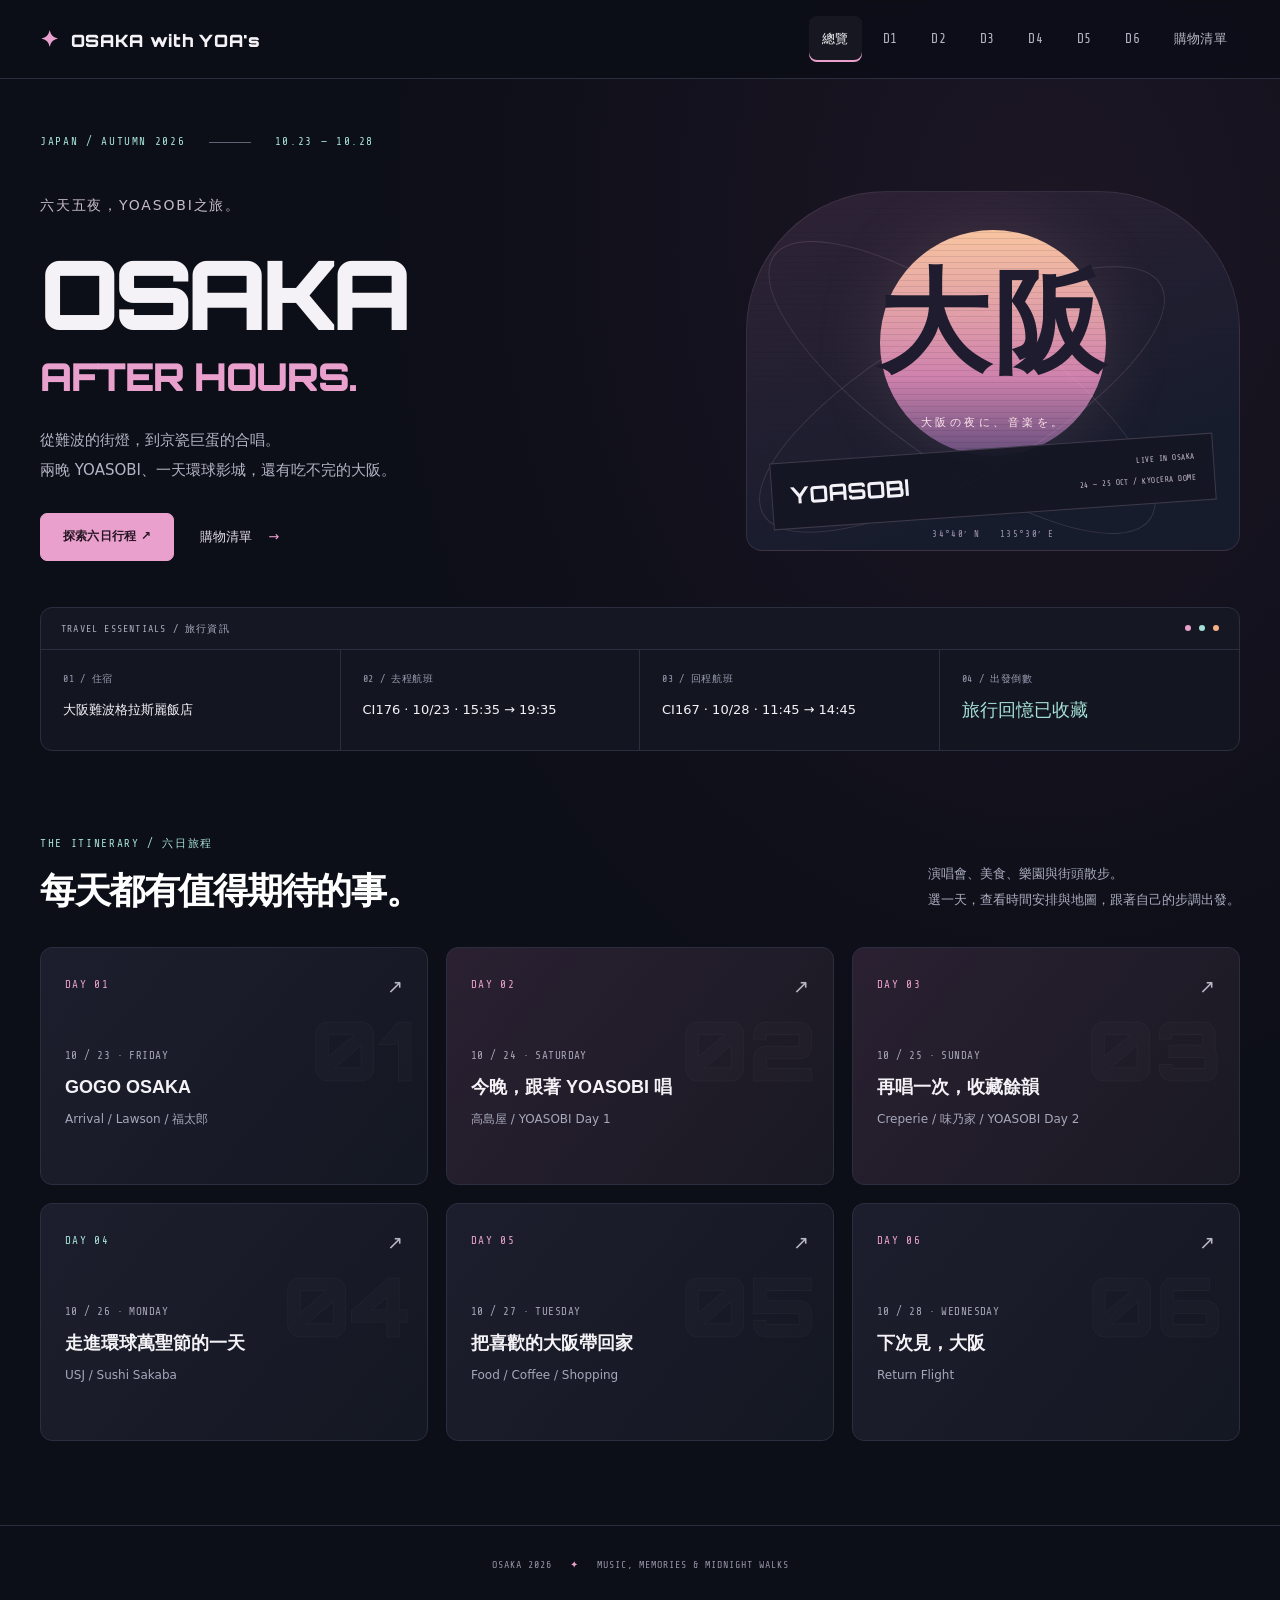
==== index.html @ 96be24d6 "Add Osaka travel site with refined responsive design" ====
<!doctype html>
<html lang="zh-Hant">
<head>
<meta charset="utf-8"><meta name="viewport" content="width=device-width, initial-scale=1">
<meta name="theme-color" content="#090014">
<title>OSAKA 2026 // YOASOBI OUTRUN</title>
<link rel="preconnect" href="https://fonts.googleapis.com">
<link rel="preconnect" href="https://fonts.gstatic.com" crossorigin>
<link href="https://fonts.googleapis.com/css2?family=Orbitron:wght@400;500;700;900&family=Share+Tech+Mono&display=swap" rel="stylesheet">
<link rel="stylesheet" href="./assets/css/styles.css">
</head><body><div class="sun"></div><div class="grid-floor"></div><div class="scanlines"></div>
<a class="skip-link" href="#main-content">跳至主要內容</a><header class="site-header">
  <div class="wrap nav">
    <a class="brand" href="./index.html">OSAKA with YOA's</a>
    <nav class="navlinks" aria-label="主要導覽">
      <a href="./index.html">總覽</a>
      <a href="./days/day1.html">D1</a>
      <a href="./days/day2.html">D2</a>
      <a href="./days/day3.html">D3</a>
      <a href="./days/day4.html">D4</a>
      <a href="./days/day5.html">D5</a>
      <a href="./days/day6.html">D6</a>
      <a href="./shopping.html">購物清單</a>
    </nav>
  </div>
</header>
<main id="main-content">
<section class="hero">
  <div class="wrap">
    <div class="kicker">JAPAN / AUTUMN 2026 <span class="season-line"></span> 10.23 — 10.28</div>
    <div class="hero-layout"><div class="hero-copy"><p class="hero-eyebrow">六天五夜，YOASOBI之旅。</p><h1>OSAKA<span>AFTER HOURS.</span></h1><p class="hero-description">從難波的街燈，到京瓷巨蛋的合唱。<br>兩晚 YOASOBI、一天環球影城，還有吃不完的大阪。</p><div class="hero-actions"><a class="btn primary" href="#itinerary"><span>探索六日行程 ↗</span></a><a class="text-link" href="./shopping.html">購物清單 <span>→</span></a></div></div><div class="travel-art" aria-hidden="true"><div class="orbit orbit-one"></div><div class="orbit orbit-two"></div><div class="art-sun"></div><div class="art-word">大阪</div><div class="art-caption">大阪の夜に、音楽を。</div><div class="art-ticket"><span>LIVE IN OSAKA</span><strong>YOASOBI</strong><span>24 — 25 OCT / KYOCERA DOME</span></div><div class="art-coordinate">34°40′ N &nbsp; 135°30′ E</div></div></div>

    <div class="system-panel reveal">
      <div class="window-bar"><span>TRAVEL ESSENTIALS / 旅行資訊</span><div class="dots"><i class="dot m"></i><i class="dot c"></i><i class="dot o"></i></div></div>
      <div class="meta-grid">
        <div class="meta"><small>01 / 住宿</small><strong>大阪難波格拉斯麗飯店</strong></div>
        <div class="meta"><small>02 / 去程航班</small><strong>CI176 · 10/23 · 15:35 → 19:35</strong></div>
        <div class="meta"><small>03 / 回程航班</small><strong>CI167 · 10/28 · 11:45 → 14:45</strong></div>
        <div class="meta"><small>04 / 出發倒數</small><strong data-trip-status>OSAKA 2026</strong></div>
      </div>
    </div>
  </div>
</section>

<section class="section" id="itinerary">
  <div class="wrap">
    <div class="section-head reveal">
      <div><div class="kicker">THE ITINERARY / 六日旅程</div><h2>每天都有<br>值得期待的事。</h2></div>
      <p>演唱會、美食、樂園與街頭散步。<br>選一天，查看時間安排與地圖，跟著自己的步調出發。</p>
    </div>
    <div class="day-grid">
<a class="day-card reveal" href="days/day1.html">
      <div class="card-top"><span class="day-label">DAY 01</span><span class="card-arrow">↗</span></div><div class="num">01</div><div class="card-date">10 / 23 · FRIDAY</div><h3>GOGO OSAKA</h3><p>Arrival / Lawson / 福太郎</p>
    </a><a class="day-card reveal" href="days/day2.html">
      <div class="card-top"><span class="day-label">DAY 02</span><span class="card-arrow">↗</span></div><div class="num">02</div><div class="card-date">10 / 24 · SATURDAY</div><h3>今晚，跟著 YOASOBI 唱</h3><p>高島屋 / YOASOBI Day 1</p>
    </a><a class="day-card reveal" href="days/day3.html">
      <div class="card-top"><span class="day-label">DAY 03</span><span class="card-arrow">↗</span></div><div class="num">03</div><div class="card-date">10 / 25 · SUNDAY</div><h3>再唱一次，收藏餘韻</h3><p>Creperie / 味乃家 / YOASOBI Day 2</p>
    </a><a class="day-card reveal" href="days/day4.html">
      <div class="card-top"><span class="day-label">DAY 04</span><span class="card-arrow">↗</span></div><div class="num">04</div><div class="card-date">10 / 26 · MONDAY</div><h3>走進環球萬聖節的一天</h3><p>USJ / Sushi Sakaba</p>
    </a><a class="day-card reveal" href="days/day5.html">
      <div class="card-top"><span class="day-label">DAY 05</span><span class="card-arrow">↗</span></div><div class="num">05</div><div class="card-date">10 / 27 · TUESDAY</div><h3>把喜歡的大阪帶回家</h3><p>Food / Coffee / Shopping</p>
    </a><a class="day-card reveal" href="days/day6.html">
      <div class="card-top"><span class="day-label">DAY 06</span><span class="card-arrow">↗</span></div><div class="num">06</div><div class="card-date">10 / 28 · WEDNESDAY</div><h3>下次見，大阪</h3><p>Return Flight</p>
    </a>
    </div>
  </div>
</section>
</main><footer><div class="wrap">OSAKA 2026 <span class="footer-dot">✦</span> MUSIC, MEMORIES & MIDNIGHT WALKS</div></footer>
<script src="./assets/js/main.js"></script></body></html>
---- assets/css/styles.css ----
:root{
  --void:#090014;
  --fg:#E0E0E0;
  --panel:rgba(26,16,60,.82);
  --panel-solid:#1a103c;
  --magenta:#FF00FF;
  --cyan:#00FFFF;
  --orange:#FF9900;
  --border:#2D1B4E;
  --muted:#9d93b5;
  --heading:"Orbitron",sans-serif;
  --mono:"Share Tech Mono",monospace;
  --container:1180px;
  --section:clamp(72px,9vw,124px);
}
*{box-sizing:border-box}
html{scroll-behavior:smooth}
body{
  margin:0;background:var(--void);color:var(--fg);font-family:var(--mono);
  line-height:1.65;overflow-x:hidden;
}
a{color:inherit}
.wrap{width:min(var(--container),calc(100% - 28px));margin:auto;position:relative;z-index:2}
.scanlines{
  position:fixed;inset:0;z-index:80;pointer-events:none;
  background:linear-gradient(rgba(18,16,20,0) 50%,rgba(0,0,0,.24) 50%),
             linear-gradient(90deg,rgba(255,0,0,.025),rgba(0,255,0,.01),rgba(0,0,255,.025));
  background-size:100% 4px,5px 100%;mix-blend-mode:screen;opacity:.48;
}
.sun{
  position:fixed;width:min(60vw,680px);aspect-ratio:1;border-radius:50%;
  left:50%;top:5vh;transform:translateX(-50%);
  background:linear-gradient(to bottom,var(--orange),var(--magenta));
  filter:blur(110px);opacity:.18;z-index:-2;pointer-events:none;
}
.grid-floor{
  position:fixed;left:-35vw;right:-35vw;bottom:-25vh;height:68vh;z-index:-1;pointer-events:none;
  background-image:linear-gradient(transparent 95%,rgba(255,0,255,.72) 95%),
                   linear-gradient(90deg,transparent 95%,rgba(0,255,255,.50) 95%);
  background-size:42px 42px;transform:perspective(500px) rotateX(62deg) scale(1.6);
  transform-origin:bottom center;mask-image:linear-gradient(to bottom,transparent,black 25%,black);opacity:.40;
}
.site-header{
  position:sticky;top:0;z-index:50;background:rgba(9,0,20,.88);
  border-bottom:1px solid rgba(0,255,255,.35);backdrop-filter:blur(14px);
}
.nav{display:flex;align-items:center;justify-content:space-between;gap:20px;min-height:58px}
.brand{font-family:var(--heading);font-weight:900;color:var(--magenta);text-decoration:none;text-shadow:0 0 12px #ff00ff}
.navlinks{display:flex;gap:4px;overflow:auto;scrollbar-width:none}
.navlinks::-webkit-scrollbar{display:none}
.navlinks a{
  text-decoration:none;padding:18px 10px 15px;font-size:12px;letter-spacing:.1em;text-transform:uppercase;
  color:#aaa0ba;border-bottom:2px solid transparent;white-space:nowrap;transition:.2s linear;
}
.navlinks a:hover,.navlinks a.active{color:var(--cyan);border-color:var(--cyan);text-shadow:0 0 9px var(--cyan)}
.hero{min-height:88svh;display:grid;align-items:center;padding:70px 0}
.kicker,.prompt{color:var(--cyan);text-transform:uppercase;letter-spacing:.18em;font-size:12px}
.hero h1,.page-title{
  margin:16px 0 0;font-family:var(--heading);text-transform:uppercase;font-weight:900;
  line-height:.86;letter-spacing:-.055em;
  background:linear-gradient(90deg,var(--orange),var(--magenta),var(--cyan));
  -webkit-background-clip:text;color:transparent;filter:drop-shadow(0 0 26px rgba(255,0,255,.35));
}
.hero h1{font-size:clamp(58px,12vw,156px);max-width:1050px}
.page-title{font-size:clamp(54px,9vw,118px)}
.lead{max-width:760px;font-size:clamp(17px,2vw,22px);color:#d5cfe2;margin:22px 0 32px}
.system-panel,.card,.terminal{
  border:2px solid var(--cyan);background:rgba(9,0,20,.72);box-shadow:0 0 24px rgba(0,255,255,.16);backdrop-filter:blur(12px);
}
.window-bar{
  display:flex;align-items:center;justify-content:space-between;gap:14px;padding:10px 14px;
  border-bottom:1px solid var(--cyan);background:rgba(0,255,255,.08);
  text-transform:uppercase;letter-spacing:.12em;color:var(--cyan);font-size:12px;
}
.dots{display:flex;gap:8px}.dot{width:10px;height:10px;border-radius:50%}
.dot.m{background:var(--magenta);box-shadow:0 0 10px var(--magenta)}
.dot.c{background:var(--cyan);box-shadow:0 0 10px var(--cyan)}
.dot.o{background:var(--orange);box-shadow:0 0 10px var(--orange)}
.meta-grid{display:grid;grid-template-columns:repeat(4,1fr)}
.meta{padding:18px;min-height:104px;border-right:1px solid rgba(0,255,255,.25)}
.meta:last-child{border-right:0}
.meta small{display:block;color:var(--magenta);letter-spacing:.12em;text-transform:uppercase;margin-bottom:8px}
.section{padding:var(--section) 0}
.section-head{display:grid;grid-template-columns:.8fr 1.2fr;gap:48px;align-items:end;margin-bottom:52px}
.section-head h2{font-family:var(--heading);font-size:clamp(40px,6vw,78px);line-height:.95;margin:0;color:#fff;text-transform:uppercase}
.section-head p{color:#c4bbcf;font-size:18px}
.day-grid{display:grid;grid-template-columns:repeat(3,1fr);gap:18px}
.day-card{
  min-height:280px;padding:22px;border:1px solid rgba(255,0,255,.34);border-top:2px solid var(--cyan);
  background:var(--panel);text-decoration:none;position:relative;overflow:hidden;transition:.2s linear;
}
.day-card:hover{transform:translateY(-7px);box-shadow:0 0 30px rgba(255,0,255,.20),0 0 18px rgba(0,255,255,.12);border-color:var(--magenta)}
.day-card .num{font-family:var(--heading);font-size:68px;font-weight:900;color:transparent;-webkit-text-stroke:2px var(--magenta)}
.day-card h3{font-family:var(--heading);color:var(--cyan);font-size:22px;margin:18px 0 8px;text-transform:uppercase}
.day-card p{color:#bcb3c9;margin:0}
.event-list{display:flex;flex-direction:column;gap:16px;margin-top:42px}
.event{border:1px solid rgba(255,0,255,.30);border-top:2px solid var(--cyan);background:var(--panel);padding:22px 24px}
.event-time{color:var(--magenta);font-size:12px;letter-spacing:.11em;text-transform:uppercase;margin-bottom:8px}
.event h3{font-family:var(--heading);font-size:22px;color:var(--cyan);margin:0;text-transform:uppercase;text-shadow:0 0 7px rgba(0,255,255,.65)}
.event p{color:#bdb4c9;margin:10px 0 0}
.tags,.actions{display:flex;flex-wrap:wrap;gap:10px;margin-top:14px}
.tag{border:1px solid rgba(255,0,255,.55);color:#ffc4ff;padding:5px 9px;font-size:11px;transform:skewX(-12deg)}
.tag span{display:inline-block;transform:skewX(12deg)}
.btn{
  min-height:44px;display:inline-flex;align-items:center;justify-content:center;padding:0 16px;
  text-decoration:none;text-transform:uppercase;letter-spacing:.1em;font-size:12px;
  border:2px solid var(--cyan);color:var(--cyan);transform:skewX(-12deg);transition:.2s linear;
}
.btn span{transform:skewX(12deg)}
.btn:hover{transform:skewX(0) scale(1.04);background:var(--cyan);color:#000;box-shadow:0 0 24px var(--cyan)}
.btn:hover span{transform:none}
.feature{
  margin:52px 0;padding:42px;border-top:2px solid var(--magenta);border-bottom:2px solid var(--cyan);
  background:radial-gradient(circle at 80% 20%,rgba(255,0,255,.22),transparent 30rem),rgba(15,4,33,.96);
}
.feature h2{font-family:var(--heading);font-size:clamp(46px,7vw,88px);margin:0;background:linear-gradient(90deg,var(--orange),var(--magenta),var(--cyan));-webkit-background-clip:text;color:transparent}
.feature .big-time{font-family:var(--heading);font-size:clamp(30px,4vw,50px);color:#fff;margin-top:18px}
.shop-list{border:2px solid rgba(224,224,224,.22);background:rgba(26,16,60,.92)}
.shop-row{display:grid;grid-template-columns:1fr 1.4fr;gap:18px;padding:18px;border-bottom:1px solid rgba(224,224,224,.14)}
.shop-row:last-child{border-bottom:0}.shop-row strong{color:var(--cyan)}.shop-row span{color:#bcb3c9}
.back{display:inline-block;margin-top:28px}
footer{padding:34px 0 44px;border-top:1px solid var(--border);text-align:center;color:#746a85;text-transform:uppercase;letter-spacing:.16em;font-size:11px}
.reveal{opacity:0;transform:translateY(18px);transition:opacity .38s linear,transform .38s linear}.reveal.visible{opacity:1;transform:none}
@media(max-width:900px){
  .meta-grid{grid-template-columns:1fr 1fr}.meta:nth-child(2){border-right:0}.meta:nth-child(-n+2){border-bottom:1px solid rgba(0,255,255,.25)}
  .section-head{grid-template-columns:1fr;gap:18px}.day-grid{grid-template-columns:1fr 1fr}
}
@media(max-width:620px){
  .wrap{width:min(100% - 20px,var(--container))}
  .brand{display:none}.nav{display:block}.navlinks a{padding-inline:9px}
  .hero{min-height:auto;padding:82px 0 54px}
  .meta-grid{grid-template-columns:1fr}.meta{border-right:0;border-bottom:1px solid rgba(0,255,255,.25)}.meta:last-child{border-bottom:0}
  .day-grid{grid-template-columns:1fr}.day-card{min-height:220px}
  .event{padding:18px}.btn{width:100%}.shop-row{grid-template-columns:1fr;gap:6px}
}
@media(prefers-reduced-motion:reduce){html{scroll-behavior:auto}.reveal{opacity:1;transform:none;transition:none}}
/* Osaka after hours — shared visual system */
:root{--void:#0c0e18;--fg:#f4f2f6;--panel:#151824;--panel-solid:#151824;--magenta:#e9a0cc;--cyan:#a5e0d6;--orange:#f6af83;--border:#2b2e3e;--muted:#a9adbf;--container:1200px;--section:84px;--heading:"Orbitron","Noto Sans TC",sans-serif;--mono:"Share Tech Mono","Microsoft JhengHei",sans-serif}
body{font-family:"Microsoft JhengHei",system-ui,sans-serif;background:radial-gradient(ellipse at 82% 14%,#35223666,transparent 45%),var(--void);line-height:1.7}
::selection{background:#e9a0cc;color:#0c0e18}
.wrap{width:min(var(--container),calc(100% - 80px))}
.scanlines,.grid-floor,.sun{display:none}
.site-header{background:#0c0e18e8;border-bottom:1px solid var(--border)}
.nav{min-height:78px;gap:30px}.brand{font-size:17px;letter-spacing:.04em;color:var(--fg);text-shadow:none}.brand::before{content:'✦';color:var(--magenta);margin-right:12px;font-size:22px}
.navlinks{gap:8px}.navlinks a{font-family:var(--mono);letter-spacing:.02em;font-size:13px;padding:12px 13px;border-radius:8px;border-bottom:0;color:#b5b7c6}.navlinks a:hover,.navlinks a.active{color:var(--fg);background:#ffffff0b;text-shadow:none}.navlinks a.active{box-shadow:inset 0 -2px var(--magenta)}
.hero{min-height:0;padding:54px 0 0}.kicker,.prompt{font-family:var(--mono);font-size:11px;letter-spacing:.15em;color:var(--cyan)}.season-line{display:inline-block;width:42px;height:1px;background:#646373;vertical-align:middle;margin:0 16px}
.hero-layout{display:grid;grid-template-columns:1.35fr 1fr;gap:40px;align-items:center;margin:30px 0 46px}.hero-eyebrow{font-size:14px;color:#c6bbc8;margin:12px 0 26px;letter-spacing:.13em}.hero h1{font-size:clamp(62px,7.5vw,104px);line-height:1.05;letter-spacing:-.055em;color:var(--fg);background:none;filter:none;margin:0}.hero h1 span{display:block;font-size:clamp(23px,3vw,40px);letter-spacing:-.035em;color:var(--magenta);margin-top:12px;white-space:nowrap}.hero-description{color:#b3b4c4;font-size:15px;line-height:2;margin:28px 0}.hero-actions{display:flex;align-items:center;gap:26px}.text-link{font-size:13px;text-decoration:none;color:#e3dbe7}.text-link span{margin-left:12px;color:var(--magenta)}
.travel-art{position:relative;height:360px;overflow:hidden;border:1px solid #65536555;border-radius:140px 140px 16px 16px;background:linear-gradient(160deg,#302336,#171c2d 75%);isolation:isolate}.travel-art::after{content:'';position:absolute;inset:0;background:repeating-linear-gradient(0deg,transparent 0 5px,#10142319 5px 6px);pointer-events:none;z-index:-1}.art-sun{position:absolute;width:226px;height:226px;border-radius:50%;background:linear-gradient(#f8c4a0,#cf82ad 65%,#664e7c);top:38px;left:50%;transform:translateX(-50%);box-shadow:0 0 70px #d397a52a;z-index:-2}.art-word{position:absolute;top:52px;left:0;right:0;text-align:center;font-weight:900;font-size:112px;letter-spacing:.03em;color:#201c30;line-height:1.4}.art-caption{position:absolute;top:222px;left:0;right:0;text-align:center;font-size:11px;letter-spacing:.32em;color:#fce4eb}.art-ticket{position:absolute;bottom:35px;left:24px;right:24px;background:#141623ed;border:1px solid #b199b544;padding:13px 18px;transform:rotate(-4deg);display:grid;grid-template-columns:1fr auto;align-items:center;gap:2px 12px}.art-ticket strong{font-family:var(--heading);font-size:23px;grid-row:1 / 3;grid-column:1}.art-ticket span{font-family:var(--mono);font-size:8px;letter-spacing:.06em;text-align:right;color:#c9bdcd}.art-coordinate{position:absolute;bottom:8px;left:0;right:0;text-align:center;font-family:var(--mono);font-size:9px;letter-spacing:.16em;color:#a194b0}.orbit{position:absolute;border:1px solid #e8bacc25;width:460px;height:155px;border-radius:50%;left:-15px;top:130px;transform:rotate(-30deg);z-index:-1}.orbit-two{transform:rotate(35deg);top:118px}
.system-panel,.card,.terminal{border:1px solid var(--border);background:#131621;box-shadow:none;border-radius:12px;overflow:hidden;backdrop-filter:none}.window-bar{background:#ffffff02;border-bottom:1px solid var(--border);font-family:var(--mono);font-size:10px;padding:12px 20px;color:#a9adbf}.dot{width:6px;height:6px}.dot.m,.dot.c,.dot.o{box-shadow:none}.meta{min-height:100px;padding:20px 22px;border-color:var(--border)}.meta small{font-family:var(--mono);font-size:10px;letter-spacing:.07em;color:#969bae}.meta strong{font-size:13px;font-weight:500}.meta:last-child strong{color:var(--cyan);font-family:var(--mono);font-size:18px}
.section{padding:var(--section) 0;scroll-margin-top:88px}.section-head{grid-template-columns:1fr 1fr;gap:40px;margin-bottom:30px}.section-head h2{font-family:"Microsoft JhengHei",sans-serif;font-size:36px;line-height:1.4;letter-spacing:-.04em;margin:13px 0 0}.section-head h2 br{display:none}.section-head p{font-size:13px;line-height:2;color:var(--muted);margin:0 0 4px;justify-self:end}.day-grid{gap:18px}.day-card{min-height:238px;border:1px solid var(--border);border-radius:12px;padding:22px 24px;background:linear-gradient(130deg,#1d1e2d,#141822);transition:transform .2s,border-color .2s,background .2s}.day-card:hover{transform:translateY(-4px);border-color:#b47b9f;box-shadow:0 14px 30px #0003;background:#202030}.card-top{display:flex;justify-content:space-between;align-items:center}.day-label{font-family:var(--mono);font-size:11px;letter-spacing:.12em;color:var(--magenta)}.card-arrow{color:#b9b6c6;font-size:19px}.day-card .num{position:absolute;right:16px;top:32px;font-size:82px;color:#ffffff04;-webkit-text-stroke:1px #ffffff09;pointer-events:none}.card-date{font-family:var(--mono);font-size:11px;letter-spacing:.04em;color:#a6a5b7;margin-top:45px}.day-card h3{font-family:"Microsoft JhengHei",sans-serif;color:var(--fg);font-size:18px;line-height:1.5;margin:8px 0}.day-card p{font-size:12px;color:#a6a8bb}.day-card:nth-child(2),.day-card:nth-child(3){background:linear-gradient(130deg,#2a2031,#191923)}.day-card:nth-child(4) .day-label{color:var(--cyan)}
.page-title{background:none;color:var(--fg);filter:none;line-height:1.12;font-size:clamp(40px,7vw,84px);overflow-wrap:anywhere}.lead{font-size:16px;color:var(--muted);margin:20px 0 30px}.event-list{gap:20px;margin-top:34px;padding-left:24px;border-left:1px solid #3d3347}.event{border:1px solid var(--border);border-radius:12px;padding:26px 28px;position:relative;background:#151824}.event::before{content:'';width:9px;height:9px;border-radius:50%;position:absolute;left:-30px;top:31px;background:var(--magenta);box-shadow:0 0 0 5px var(--void)}.event-time{font-family:var(--mono);color:var(--magenta);margin-bottom:9px}.event h3{font-family:"Microsoft JhengHei",sans-serif;font-size:22px;color:var(--fg);text-shadow:none;line-height:1.5}.event p{color:#b5b7c8;font-size:14px;line-height:1.9}.tag{transform:none;border:1px solid #67506b;background:#e9a0cc08;color:#dcc6df;border-radius:5px;font-size:11px;padding:4px 9px}.tag span{transform:none}.btn{transform:none;border:1px solid #536361;border-radius:7px;color:var(--cyan);font-family:inherit;letter-spacing:.02em;padding:0 17px;font-size:12px;min-height:44px}.btn span{transform:none}.btn:hover{transform:translateY(-1px);background:#a5e0d61a;color:#d3f8f2;box-shadow:none}.btn.primary{background:var(--magenta);border-color:var(--magenta);color:#251524;font-weight:700;padding:0 22px;min-height:48px}.btn.primary:hover{background:#f3bbde}.feature{margin:34px 0;border:1px solid #68506a;border-radius:16px;background:radial-gradient(ellipse at 90% 15%,#65416188,transparent 65%),#1e1a2a;padding:36px}.feature h2{font-size:clamp(34px,6vw,72px);color:var(--magenta);background:none;overflow-wrap:anywhere}.feature .big-time{font-size:clamp(23px,4vw,38px);line-height:1.6}.feature p{font-family:var(--mono);font-size:12px;letter-spacing:.1em;color:#b9adca}.shop-list{border:1px solid var(--border);border-radius:12px;background:#151824;overflow:hidden}.shop-row{padding:23px 24px;font-size:14px;border-color:var(--border)}.shop-row strong{color:var(--fg)}.shop-row span{color:#b5b7c8}footer{color:#9691a5;font-family:var(--mono);font-size:10px;letter-spacing:.1em;padding:30px 0}.footer-dot{color:var(--magenta);margin:0 12px}.reveal{opacity:1;transform:none}.skip-link{position:fixed;left:16px;top:-80px;z-index:100;background:var(--magenta);color:#17121d;padding:10px 18px;border-radius:8px}.skip-link:focus{top:12px}a:focus-visible{outline:2px solid var(--cyan);outline-offset:5px}
@media(min-width:901px){main.section>.wrap{max-width:1000px}}
@media(max-width:1000px){.wrap{width:calc(100% - 48px)}.hero-layout{gap:24px;grid-template-columns:1.2fr 1fr}.nav{gap:16px}.navlinks{gap:1px}.navlinks a{padding-inline:10px}.meta:nth-child(-n+2){border-color:var(--border)}.travel-art{height:330px}.art-ticket{left:14px;right:14px;padding:12px}.art-ticket strong{font-size:18px}.section-head h2{font-size:30px}}
@media(max-width:720px){.wrap{width:calc(100% - 36px)}.nav{display:flex;flex-wrap:wrap;gap:2px;padding-top:12px;padding-bottom:6px}.brand{display:block;font-size:14px}.navlinks{width:100%;justify-content:space-between}.navlinks a{padding:10px 8px;font-size:12px}.hero{padding-top:32px}.hero-layout{grid-template-columns:1fr;margin-top:22px;gap:34px}.hero h1{font-size:76px}.hero h1 span{font-size:29px}.hero-eyebrow{font-size:12px;margin-bottom:20px}.hero-description{font-size:14px;margin:24px 0}.travel-art{height:280px;border-radius:100px 100px 12px 12px}.art-sun{top:20px;width:200px;height:200px}.art-word{font-size:94px;top:28px}.art-caption{top:175px}.art-ticket{left:28px;right:28px;bottom:27px}.art-ticket strong{font-size:23px}.orbit{left:calc(50% - 230px);top:75px}.meta-grid{grid-template-columns:1fr 1fr}.meta{padding:16px 14px;min-height:104px;border-bottom:0;border-right:1px solid var(--border)}.meta:nth-child(-n+2){border-bottom:1px solid var(--border)}.meta:nth-child(2n){border-right:0}.meta strong{font-size:12px}.meta:last-child strong{font-size:16px}.section{padding:56px 0;scroll-margin-top:126px}.section-head{grid-template-columns:1fr;gap:16px}.section-head p{justify-self:start;font-size:12px}.section-head h2{font-size:29px}.day-grid{grid-template-columns:1fr 1fr;gap:12px}.day-card{padding:16px;min-height:233px}.day-card h3{font-size:16px}.day-card p{font-size:11px}.card-date{font-size:9px;margin-top:34px}.day-card .num{font-size:62px;top:38px}.event-list{padding-left:18px}.event{padding:20px}.event::before{left:-24px}.event h3{font-size:19px}.btn{width:auto}.feature{padding:24px}.shop-row{grid-template-columns:1fr;gap:6px;padding:20px}.hero-actions{gap:22px}.page-title{font-size:clamp(34px,9vw,58px)}}
@media(max-width:380px){.hero h1{font-size:64px}.hero h1 span{font-size:25px}.kicker{font-size:9px}.season-line{width:20px;margin:0 8px}.day-grid{grid-template-columns:1fr}.day-card{min-height:205px}.navlinks a{padding-inline:6px}.art-ticket{left:16px;right:16px}.meta strong{font-size:11px}}
@media(prefers-reduced-motion:reduce){*,*::before,*::after{scroll-behavior:auto!important;transition:none!important;animation:none!important}}
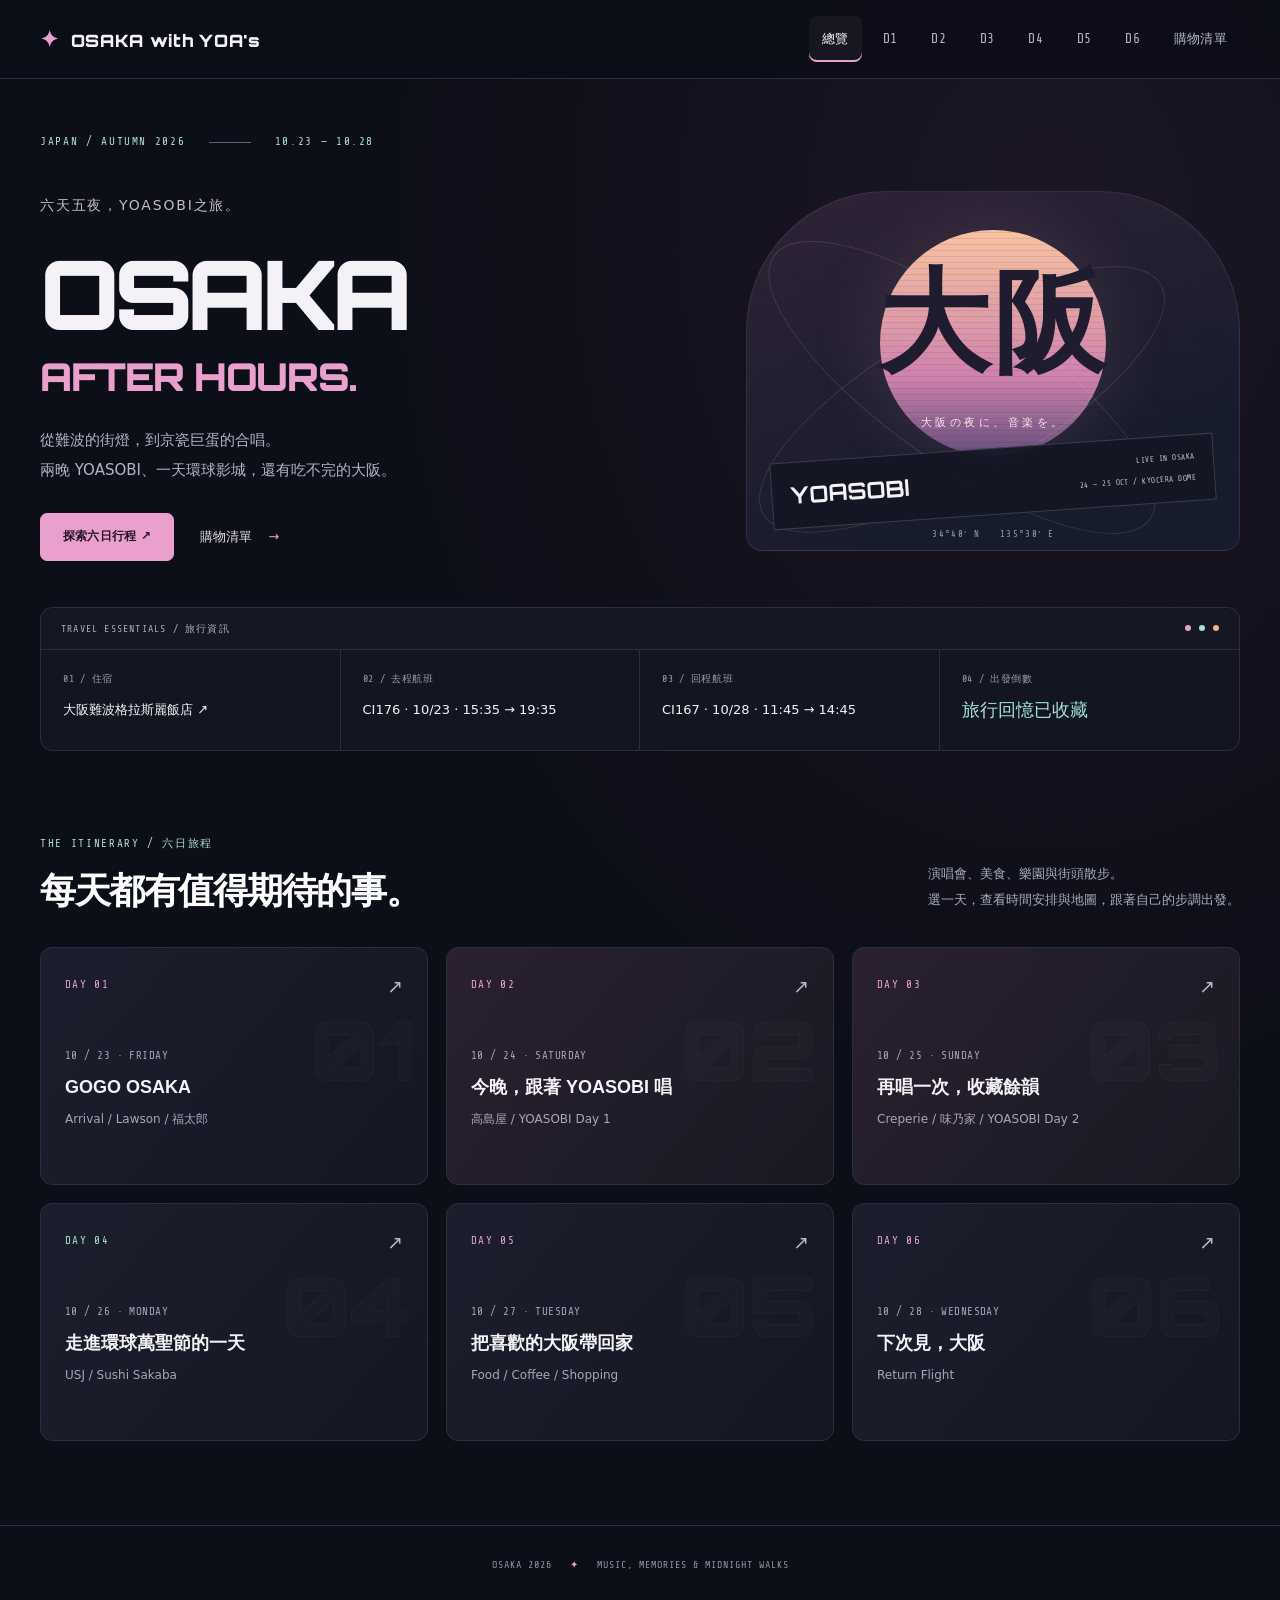
==== commit 5430de74: "Link hotel from trip overview" ====
--- a/index.html
+++ b/index.html
@@ -33,7 +33,7 @@
     <div class="system-panel reveal">
       <div class="window-bar"><span>TRAVEL ESSENTIALS / 旅行資訊</span><div class="dots"><i class="dot m"></i><i class="dot c"></i><i class="dot o"></i></div></div>
       <div class="meta-grid">
-        <div class="meta"><small>01 / 住宿</small><strong>大阪難波格拉斯麗飯店</strong></div>
+        <div class="meta"><small>01 / 住宿</small><strong><a class="meta-link" href="https://www.google.com/maps/search/?api=1&amp;query=大阪難波格拉斯麗飯店" target="_blank" rel="noopener noreferrer">大阪難波格拉斯麗飯店 <span aria-hidden="true">↗</span></a></strong></div>
         <div class="meta"><small>02 / 去程航班</small><strong>CI176 · 10/23 · 15:35 → 19:35</strong></div>
         <div class="meta"><small>03 / 回程航班</small><strong>CI167 · 10/28 · 11:45 → 14:45</strong></div>
         <div class="meta"><small>04 / 出發倒數</small><strong data-trip-status>OSAKA 2026</strong></div>
--- a/assets/css/styles.css
+++ b/assets/css/styles.css
@@ -155,3 +155,9 @@
 @media(max-width:720px){.wrap{width:calc(100% - 36px)}.nav{display:flex;flex-wrap:wrap;gap:2px;padding-top:12px;padding-bottom:6px}.brand{display:block;font-size:14px}.navlinks{width:100%;justify-content:space-between}.navlinks a{padding:10px 8px;font-size:12px}.hero{padding-top:32px}.hero-layout{grid-template-columns:1fr;margin-top:22px;gap:34px}.hero h1{font-size:76px}.hero h1 span{font-size:29px}.hero-eyebrow{font-size:12px;margin-bottom:20px}.hero-description{font-size:14px;margin:24px 0}.travel-art{height:280px;border-radius:100px 100px 12px 12px}.art-sun{top:20px;width:200px;height:200px}.art-word{font-size:94px;top:28px}.art-caption{top:175px}.art-ticket{left:28px;right:28px;bottom:27px}.art-ticket strong{font-size:23px}.orbit{left:calc(50% - 230px);top:75px}.meta-grid{grid-template-columns:1fr 1fr}.meta{padding:16px 14px;min-height:104px;border-bottom:0;border-right:1px solid var(--border)}.meta:nth-child(-n+2){border-bottom:1px solid var(--border)}.meta:nth-child(2n){border-right:0}.meta strong{font-size:12px}.meta:last-child strong{font-size:16px}.section{padding:56px 0;scroll-margin-top:126px}.section-head{grid-template-columns:1fr;gap:16px}.section-head p{justify-self:start;font-size:12px}.section-head h2{font-size:29px}.day-grid{grid-template-columns:1fr 1fr;gap:12px}.day-card{padding:16px;min-height:233px}.day-card h3{font-size:16px}.day-card p{font-size:11px}.card-date{font-size:9px;margin-top:34px}.day-card .num{font-size:62px;top:38px}.event-list{padding-left:18px}.event{padding:20px}.event::before{left:-24px}.event h3{font-size:19px}.btn{width:auto}.feature{padding:24px}.shop-row{grid-template-columns:1fr;gap:6px;padding:20px}.hero-actions{gap:22px}.page-title{font-size:clamp(34px,9vw,58px)}}
 @media(max-width:380px){.hero h1{font-size:64px}.hero h1 span{font-size:25px}.kicker{font-size:9px}.season-line{width:20px;margin:0 8px}.day-grid{grid-template-columns:1fr}.day-card{min-height:205px}.navlinks a{padding-inline:6px}.art-ticket{left:16px;right:16px}.meta strong{font-size:11px}}
 @media(prefers-reduced-motion:reduce){*,*::before,*::after{scroll-behavior:auto!important;transition:none!important;animation:none!important}}
+
+/* Center the back-button label and keep page-end spacing compact. */
+.btn.back{display:inline-flex;align-items:center;justify-content:center}
+main.section{padding-bottom:24px}
+.meta-link{color:inherit;text-decoration:none;border-bottom:1px solid transparent;transition:color .2s,border-color .2s}
+.meta-link:hover{color:var(--cyan);border-color:var(--cyan)}
